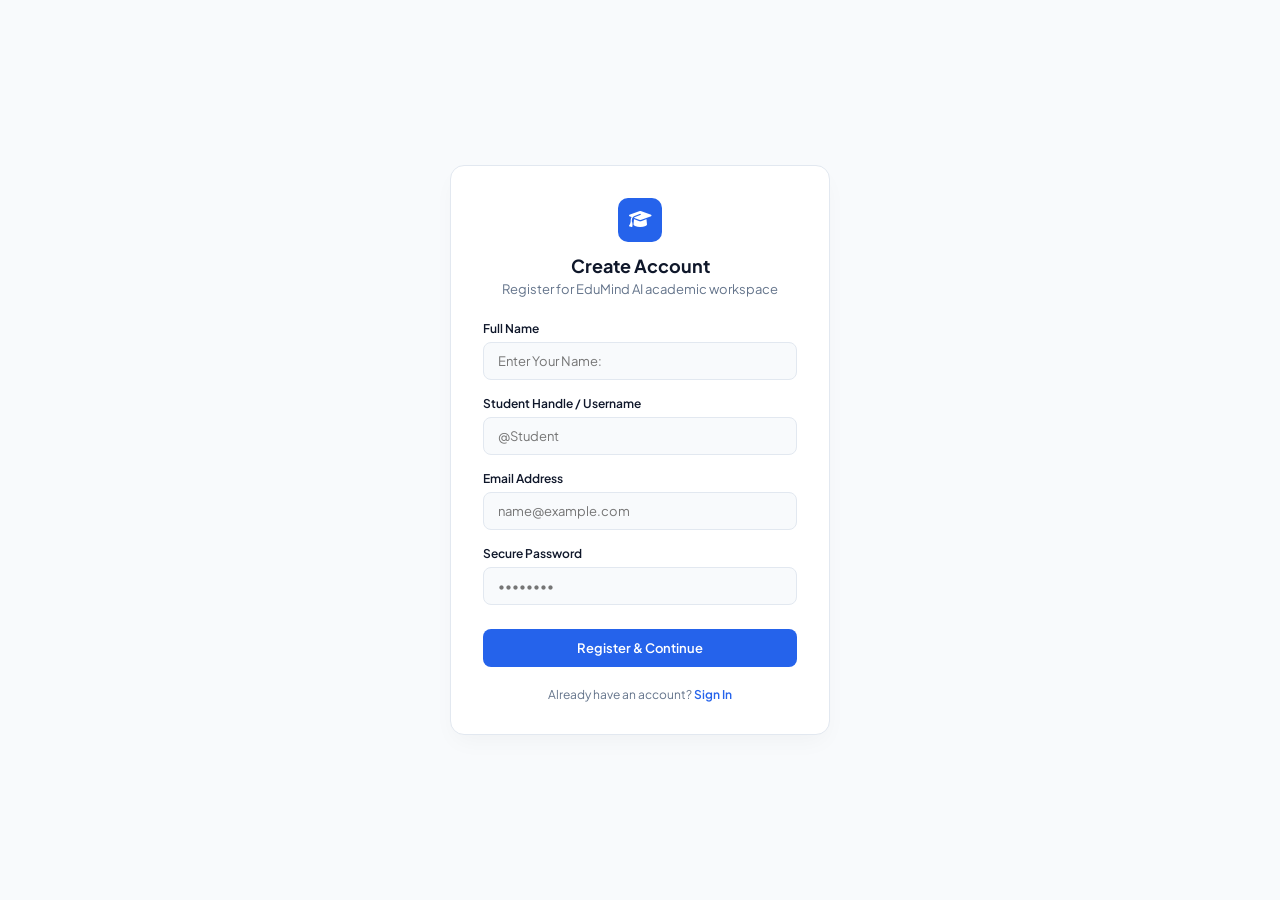
==== templates/register.html @ 6b1633f5 "uploaded" ====
<!DOCTYPE html>
<html lang="en">
<head>
    <meta charset="UTF-8">
    <meta name="viewport" content="width=device-width, initial-scale=1.0">
    <title>Create Account - EduMind AI Academic Workspace</title>
    <!-- Google Fonts -->
    <link href="https://fonts.googleapis.com/css2?family=Plus+Jakarta+Sans:wght@400;500;600;700&display=swap" rel="stylesheet">
    <!-- FontAwesome Icons -->
    <link rel="stylesheet" href="https://cdnjs.cloudflare.com/ajax/libs/font-awesome/6.4.0/css/all.min.css">
    <!-- Separate CSS File -->
    <link rel="stylesheet" href="/static/auth.css">
</head>
<body>

    <div class="auth-container">
        <div class="auth-card">
            <div class="auth-header">
                <div class="auth-logo">
                    <i class="fa-solid fa-graduation-cap"></i>
                </div>
                <h2>Create Account</h2>
                <p>Register for EduMind AI academic workspace</p>
            </div>

            <form onsubmit="handleRegister(event) " method="POST">
                <div class="form-group">
                    <label>Full Name</label>
                    <input type="text" name="name" id="reg-name" class="input-field" placeholder="Enter Your Name:" required>
                </div>

                <div class="form-group">
                    <label>Student Handle / Username</label>
                    <input type="text" name="username" id="reg-handle" class="input-field" placeholder="@Student" required>
                </div>

                <div class="form-group">
                    <label>Email Address</label>
                    <input type="email" name="email" id="reg-email" class="input-field" placeholder="name@example.com" required>
                </div>

                <div class="form-group">
                    <label>Secure Password</label>
                    <input type="password" name="password" id="reg-pass" class="input-field" placeholder="••••••••" required>
                </div>
                <form action="/register" method="POST">
                <button type="submit" class="btn-auth">Register & Continue</button>
        
                </a>
                </form>
            </form>

            <div class="auth-footer">
                Already have an account? <a href="/login">Sign In</a>
            </div>
        </div>
    </div>


</body>
</html>
---- static/auth.css ----
:root {
    --bg-main: #f8fafc;
    --bg-surface: #ffffff;
    --border-color: #e2e8f0;
    --text-primary: #0f172a;
    --text-secondary: #64748b;
    --primary: #2563eb;
    --primary-hover: #1d4ed8;
    --primary-light: #eff6ff;
    --font-stack: 'Plus Jakarta Sans', sans-serif;
}

* {
    box-sizing: border-box;
    margin: 0;
    padding: 0;
    font-family: var(--font-stack);
}

body {
    background-color: var(--bg-main);
    color: var(--text-primary);
    height: 100vh;
    display: flex;
    align-items: center;
    justify-content: center;
}

.auth-container {
    width: 100%;
    max-width: 420px;
    padding: 20px;
}

.auth-card {
    background: var(--bg-surface);
    border: 1px solid var(--border-color);
    border-radius: 14px;
    padding: 32px;
    box-shadow: 0 10px 25px -5px rgba(0, 0, 0, 0.04);
}

.auth-header {
    text-align: center;
    margin-bottom: 24px;
}

.auth-logo {
    background: var(--primary);
    color: white;
    width: 44px;
    height: 44px;
    border-radius: 10px;
    display: flex;
    align-items: center;
    justify-content: center;
    font-size: 18px;
    margin: 0 auto 12px auto;
}

.auth-header h2 {
    font-size: 18px;
    font-weight: 700;
    color: var(--text-primary);
    margin-bottom: 4px;
}

.auth-header p {
    font-size: 13px;
    color: var(--text-secondary);
}

.form-group {
    margin-bottom: 16px;
}

.form-group label {
    font-size: 12px;
    font-weight: 600;
    color: var(--text-primary);
    display: block;
    margin-bottom: 6px;
}

.input-field {
    width: 100%;
    background: var(--bg-main);
    border: 1px solid var(--border-color);
    padding: 10px 14px;
    border-radius: 8px;
    font-size: 13px;
    color: var(--text-primary);
    outline: none;
    transition: border-color 0.2s;
}

.input-field:focus {
    border-color: var(--primary);
    background: var(--bg-surface);
}

.btn-auth {
    width: 100%;
    background: var(--primary);
    color: white;
    border: none;
    padding: 11px;
    border-radius: 8px;
    font-size: 13px;
    font-weight: 600;
    cursor: pointer;
    margin-top: 8px;
    transition: background 0.2s;
}

.btn-auth:hover {
    background: var(--primary-hover);
}

.auth-footer {
    text-align: center;
    margin-top: 20px;
    font-size: 12px;
    color: var(--text-secondary);
}

.auth-footer a {
    color: var(--primary);
    text-decoration: none;
    font-weight: 600;
}

.auth-footer a:hover {
    text-decoration: underline;
}
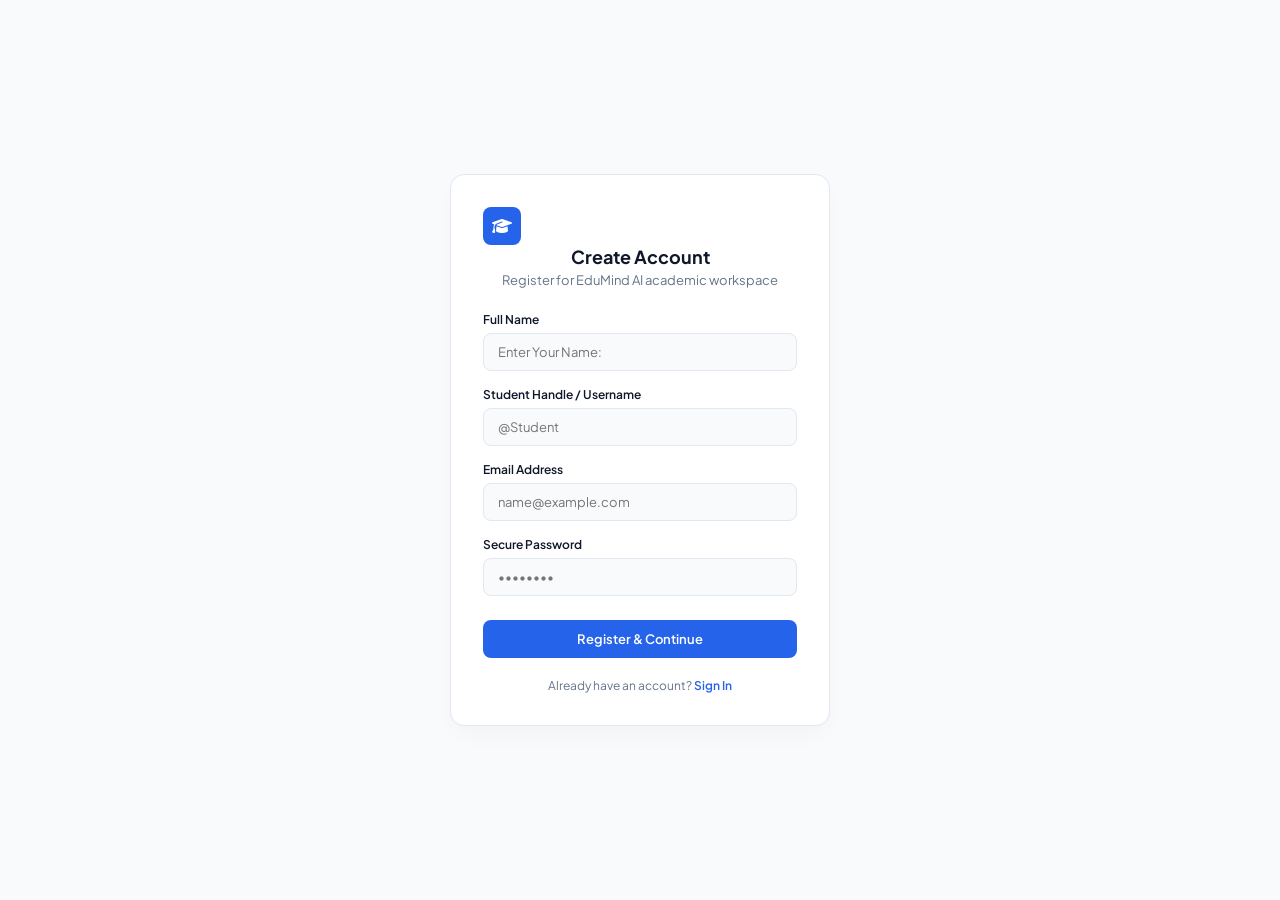
==== commit 017c468f: "Fix HTML structure in register.html" ====
--- a/templates/register.html
+++ b/templates/register.html
@@ -16,7 +16,7 @@
     <div class="auth-container">
         <div class="auth-card">
             <div class="auth-header">
-                <div class="auth-logo">
+                <div class="brand-logo">
                     <i class="fa-solid fa-graduation-cap"></i>
                 </div>
                 <h2>Create Account</h2>
@@ -58,4 +58,4 @@
 
 
 </body>
-</html>+</html>
--- a/static/auth.css
+++ b/static/auth.css
@@ -45,17 +45,16 @@
     margin-bottom: 24px;
 }
 
-.auth-logo {
+.brand-logo {
     background: var(--primary);
     color: white;
-    width: 44px;
-    height: 44px;
-    border-radius: 10px;
+    width: 38px;
+    height: 38px;
+    border-radius: 8px;
     display: flex;
     align-items: center;
     justify-content: center;
-    font-size: 18px;
-    margin: 0 auto 12px auto;
+    font-size: 16px;
 }
 
 .auth-header h2 {
@@ -132,4 +131,4 @@
 
 .auth-footer a:hover {
     text-decoration: underline;
-}+}
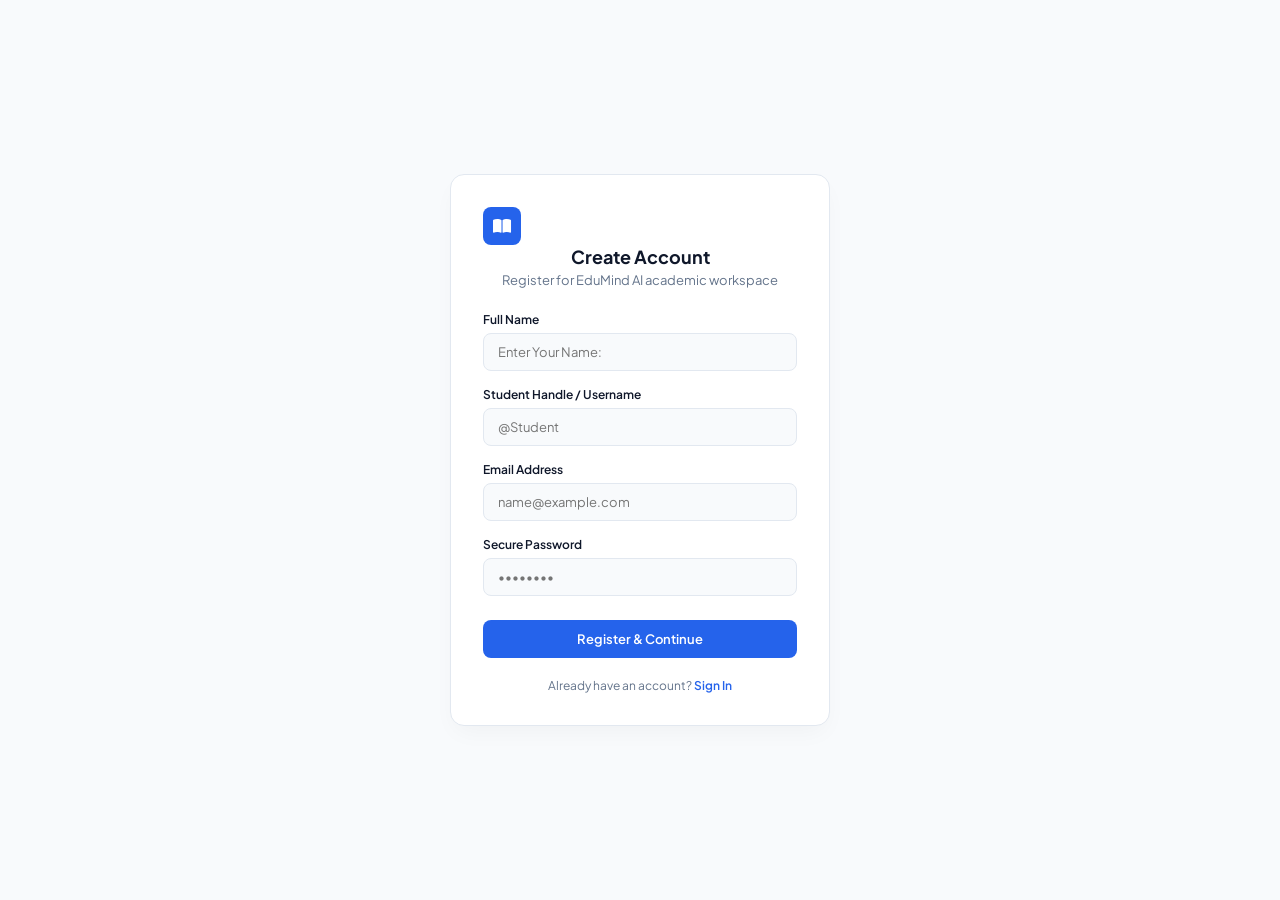
==== commit 63949aca: "Change brand logo icon in register.html Updated the brand logo icon in the registration form." ====
--- a/templates/register.html
+++ b/templates/register.html
@@ -17,7 +17,7 @@
         <div class="auth-card">
             <div class="auth-header">
                 <div class="brand-logo">
-                    <i class="fa-solid fa-graduation-cap"></i>
+                    <i class="fa-solid fa-book-open"></i>
                 </div>
                 <h2>Create Account</h2>
                 <p>Register for EduMind AI academic workspace</p>
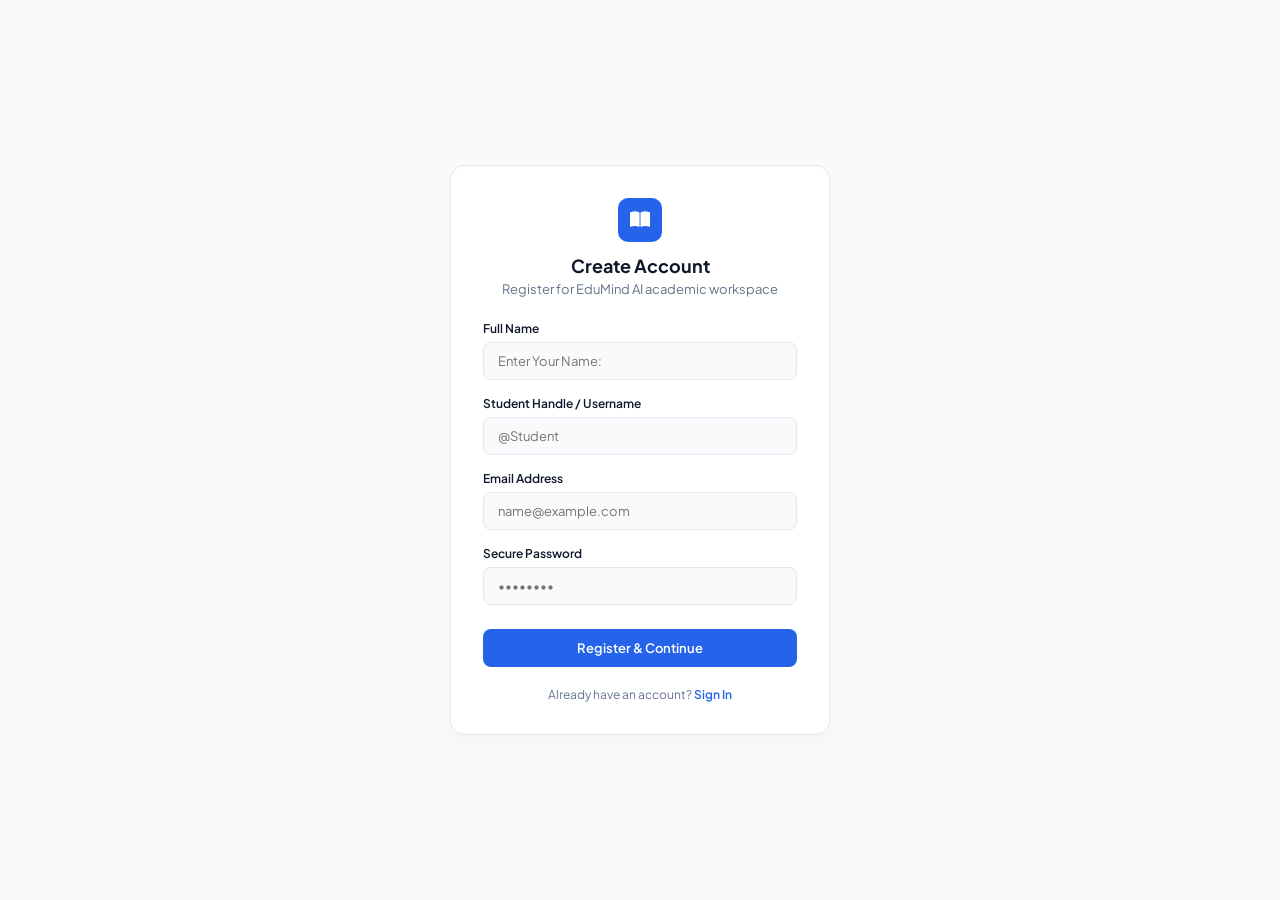
==== commit dac17978: "Fix HTML structure in register.html" ====
--- a/templates/register.html
+++ b/templates/register.html
@@ -16,7 +16,7 @@
     <div class="auth-container">
         <div class="auth-card">
             <div class="auth-header">
-                <div class="brand-logo">
+                <div class="auth-logo">
                     <i class="fa-solid fa-book-open"></i>
                 </div>
                 <h2>Create Account</h2>
--- a/static/auth.css
+++ b/static/auth.css
@@ -45,16 +45,17 @@
     margin-bottom: 24px;
 }
 
-.brand-logo {
+.auth-logo {
     background: var(--primary);
     color: white;
-    width: 38px;
-    height: 38px;
-    border-radius: 8px;
+    width: 44px;
+    height: 44px;
+    border-radius: 10px;
     display: flex;
     align-items: center;
     justify-content: center;
-    font-size: 16px;
+    font-size: 18px;
+    margin: 0 auto 12px auto;
 }
 
 .auth-header h2 {
